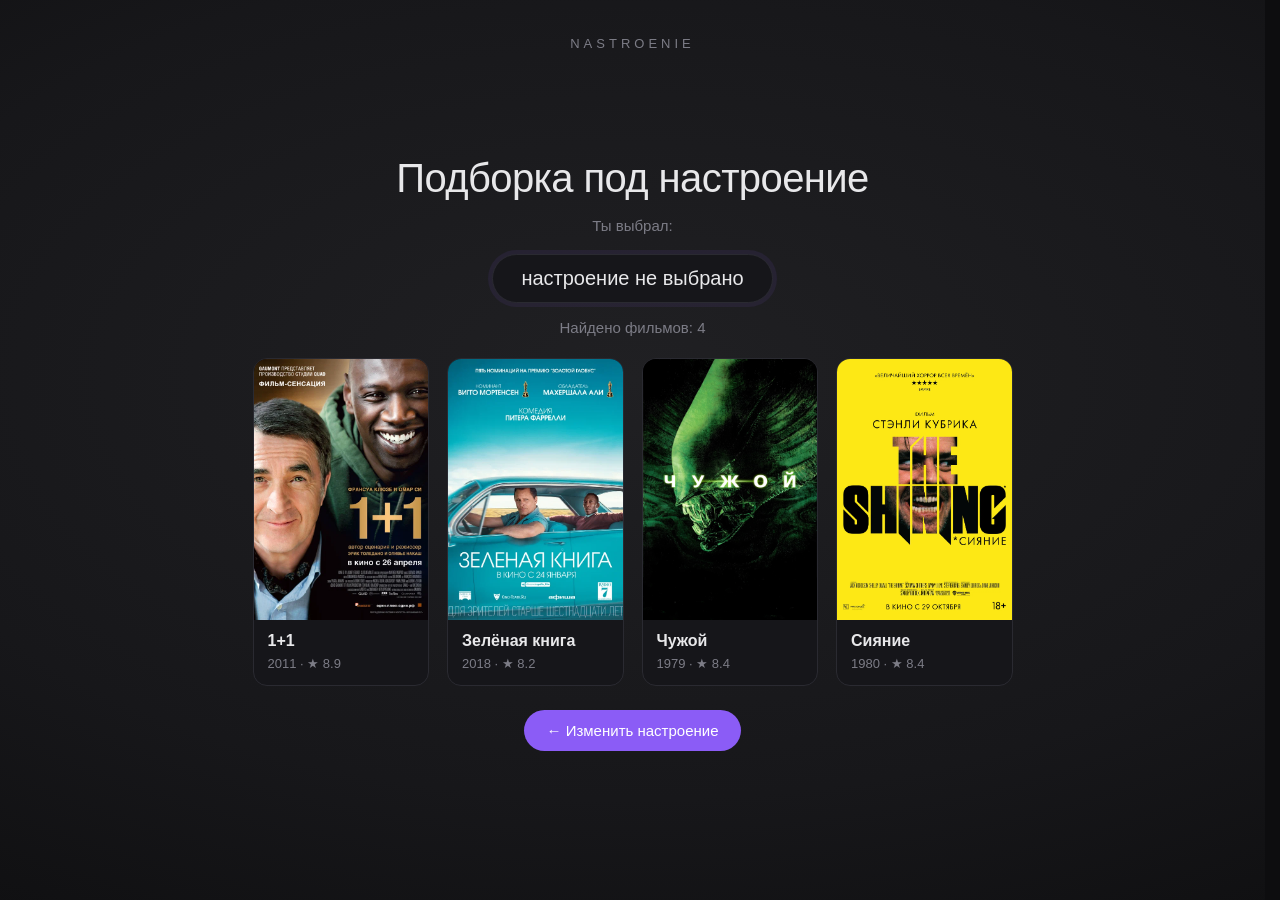
==== mood.html @ cc65ac1a "inital commit" ====
<!DOCTYPE html>
<html lang="ru">
<head>
  <meta charset="UTF-8">
  <meta name="viewport" content="width=device-width, initial-scale=1.0">
  <title>Подборка под настроение — NASTROENIE</title>
  <link rel="stylesheet" href="css/style.css?v=5">
</head>
<body>
  <main class="page">
    <header class="header">
      <a class="brand brand--link" href="index.html">NASTROENIE</a>
    </header>

    <section class="hero hero--results">
      <h1 class="title">Подборка под настроение</h1>
      <p class="subtitle">Ты выбрал:</p>
      <p class="mood-value" id="mood-value">—</p>
      <p class="subtitle" id="mood-hint">Подбираем фильмы…</p>

      <div class="movies-grid" id="movies-grid"></div>
      <p class="empty-state" id="empty-state" hidden></p>

      <a class="back-link" href="index.html">← Изменить настроение</a>
    </section>

    <footer class="footer">
      
    </footer>
  </main>

  <script src="js/mood.js?v=5"></script>
</body>
</html>
---- css/style.css ----
:root {
  --bg: #0d0d0f;
  --bg-elev: #16161a;
  --border: #2a2a31;
  --text: #e8e8ea;
  --text-dim: #7c7c86;
  --accent: #8b5cf6;

  --happy-face: linear-gradient(180deg, #f8d31d 0%, #eaaf0a 100%);
  --happy-glow: rgba(248, 211, 29, 0.38);

  --sad-face: linear-gradient(180deg, #3f86e0 0%, #2b64bd 100%);
  --sad-glow: rgba(63, 134, 224, 0.4);

  --angry-face: linear-gradient(180deg, #ef3b31 0%, #ab1710 100%);
  --angry-glow: rgba(239, 59, 49, 0.4);

  --horror-face: linear-gradient(180deg, #223f34 0%, #0d1c16 100%);
  --horror-glow: rgba(45, 90, 72, 0.55);
}

* {
  margin: 0;
  padding: 0;
  box-sizing: border-box;
}

[hidden] {
  display: none !important;
}

html, body {
  height: 100%;
}

html {
  scrollbar-gutter: stable;
}

@supports not (scrollbar-gutter: stable) {
  html {
    overflow-y: scroll;
  }
}

body {
  font-family: -apple-system, "Segoe UI", Roboto, Arial, sans-serif;
  background: var(--bg);
  color: var(--text);
  -webkit-font-smoothing: antialiased;
}

.page {
  min-height: 100%;
  display: flex;
  flex-direction: column;
  align-items: center;
  justify-content: space-between;
  gap: 40px;
  padding: 36px 20px 44px;
  background: radial-gradient(120% 90% at 50% 42%, #202023 0%, #17171a 52%, #0a0a0b 100%);
}

.header {
  width: 100%;
  max-width: 1100px;
  flex-shrink: 0;
  display: flex;
  justify-content: center;
}

.brand {
  font-size: 13px;
  letter-spacing: 4px;
  color: var(--text-dim);
  text-transform: uppercase;
}

.hero {
  width: 100%;
  max-width: 760px;
  display: flex;
  flex-direction: column;
  align-items: center;
  gap: 26px;
  margin: auto 0;
}

.title {
  font-size: clamp(28px, 4.4vw, 40px);
  font-weight: 500;
  letter-spacing: -0.6px;
  text-align: center;
}

.subtitle {
  color: var(--text-dim);
  font-size: 15px;
  text-align: center;
}

.searchbar {
  width: 100%;
  max-width: 560px;
  display: flex;
  align-items: center;
  gap: 12px;
  padding: 16px 20px;
  background: var(--bg-elev);
  border: 1px solid var(--border);
  border-radius: 40px;
  transition: border-color 0.2s ease, box-shadow 0.2s ease;
}

.searchbar:focus-within {
  border-color: var(--accent);
  box-shadow: 0 0 0 4px rgba(139, 92, 246, 0.15);
}

.lock {
  flex-shrink: 0;
  width: 14px;
  height: 14px;
  border: 1.5px solid var(--text-dim);
  border-radius: 3px;
  position: relative;
}

.lock::before {
  content: "";
  position: absolute;
  top: -7px;
  left: 2px;
  width: 8px;
  height: 7px;
  border: 1.5px solid var(--text-dim);
  border-bottom: none;
  border-radius: 5px 5px 0 0;
}

.search-input {
  flex: 1;
  min-width: 0;
  background: transparent;
  border: none;
  outline: none;
  color: var(--text);
  font-size: 16px;
  text-overflow: ellipsis;
}

.search-input::placeholder {
  color: var(--text-dim);
}

.go-btn {
  flex-shrink: 0;
  width: 36px;
  height: 36px;
  border: none;
  border-radius: 50%;
  background: var(--accent);
  color: #fff;
  cursor: pointer;
  display: flex;
  align-items: center;
  justify-content: center;
  font-size: 18px;
  transition: opacity 0.2s ease, transform 0.15s ease;
}

.go-btn:hover {
  opacity: 0.85;
}

.go-btn:active {
  transform: scale(0.94);
}

.arrow {
  transform: translateY(-1px);
}

.mood-grid {
  width: 100%;
  max-width: 720px;
  display: grid;
  grid-template-columns: repeat(4, minmax(0, 1fr));
  gap: 30px 26px;
  margin-top: 4px;
}

.mood-card {
  display: flex;
  flex-direction: column;
  align-items: center;
  gap: 14px;
  padding: 0;
  border: none;
  background: none;
  color: var(--text);
  font: inherit;
  cursor: pointer;
  -webkit-tap-highlight-color: transparent;
}

.mood-face {
  width: 100%;
  aspect-ratio: 1 / 1;
  display: grid;
  place-items: center;
  border-radius: 8px;
  background: var(--face);
  box-shadow:
    0 26px 46px -26px var(--glow),
    inset 0 1px 0 rgba(255, 255, 255, 0.16);
  transition: transform 0.25s ease, box-shadow 0.25s ease, filter 0.25s ease;
}

.mood-face svg {
  width: 74%;
  height: 74%;
  display: block;
}

.mood-label {
  font-size: 16px;
  color: var(--text);
  transition: color 0.2s ease;
}

.mood-card--happy {
  --face: var(--happy-face);
  --glow: var(--happy-glow);
}

.mood-card--sad {
  --face: var(--sad-face);
  --glow: var(--sad-glow);
}

.mood-card--angry {
  --face: var(--angry-face);
  --glow: var(--angry-glow);
}

.mood-card--horror {
  --face: var(--horror-face);
  --glow: var(--horror-glow);
}

.mood-card:hover .mood-face {
  transform: translateY(-4px);
  filter: brightness(1.06);
  box-shadow:
    0 34px 58px -24px var(--glow),
    inset 0 1px 0 rgba(255, 255, 255, 0.2);
}

.mood-card:active .mood-face {
  transform: translateY(-1px) scale(0.985);
}

.mood-card:focus-visible {
  outline: none;
}

.mood-card:focus-visible .mood-face {
  outline: 2px solid #fff;
  outline-offset: 4px;
}

.mood-card:hover .mood-label,
.mood-card:focus-visible .mood-label {
  color: #fff;
}

.brand--link {
  text-decoration: none;
  transition: color 0.2s ease;
}

.brand--link:hover {
  color: var(--text);
}

.hero--results {
  gap: 16px;
}

.mood-value {
  margin-top: 4px;
  padding: 12px 28px;
  border: 1px solid var(--border);
  border-radius: 999px;
  background: var(--bg-elev);
  box-shadow: 0 0 0 4px rgba(139, 92, 246, 0.08);
  font-size: 20px;
  color: var(--text);
}

.back-link {
  margin-top: 8px;
  padding: 12px 22px;
  border-radius: 40px;
  background: var(--accent);
  color: #fff;
  text-decoration: none;
  font-size: 15px;
  transition: opacity 0.2s ease, transform 0.15s ease;
}

.back-link:hover {
  opacity: 0.88;
}

.back-link:active {
  transform: scale(0.97);
}

.back-link--ghost {
  background: transparent;
  border: 1px solid var(--border);
  color: var(--text-dim);
}

.back-link--ghost:hover {
  border-color: var(--text-dim);
  color: var(--text);
  opacity: 1;
}

.movies-grid {
  width: 100%;
  max-width: 760px;
  display: flex;
  flex-wrap: wrap;
  justify-content: center;
  gap: 18px;
  margin-top: 6px;
}

.movie-card {
  flex: 1 1 170px;
  max-width: 220px;
  display: flex;
  flex-direction: column;
  overflow: hidden;
  border: 1px solid var(--border);
  border-radius: 14px;
  background: var(--bg-elev);
  color: inherit;
  text-decoration: none;
  transition: transform 0.2s ease, border-color 0.2s ease, box-shadow 0.2s ease;
}

.movie-card:hover {
  transform: translateY(-3px);
  border-color: var(--accent);
  box-shadow: 0 18px 34px -22px rgba(139, 92, 246, 0.6);
}

.movie-poster {
  display: block;
  width: 100%;
  aspect-ratio: 2 / 3;
  object-fit: cover;
  background: #101014;
}

.movie-card-body {
  display: flex;
  flex-direction: column;
  gap: 6px;
  padding: 12px 14px 14px;
}

.movie-card-title {
  font-size: 16px;
  font-weight: 600;
}

.movie-card-meta {
  font-size: 13px;
  color: var(--text-dim);
}

.empty-state {
  max-width: 560px;
  padding: 18px 22px;
  border: 1px dashed var(--border);
  border-radius: 16px;
  color: var(--text-dim);
  font-size: 15px;
  text-align: center;
}

.movie-page {
  gap: 18px;
}

.movie-detail {
  width: 100%;
  max-width: 760px;
  display: grid;
  grid-template-columns: 220px minmax(0, 1fr);
  gap: 28px;
  align-items: start;
  text-align: left;
}

.movie-detail-poster {
  width: 100%;
  aspect-ratio: 2 / 3;
  object-fit: cover;
  border: 1px solid var(--border);
  border-radius: 14px;
  background: #101014;
  box-shadow: 0 24px 44px -26px rgba(0, 0, 0, 0.9);
}

.movie-detail-info {
  display: flex;
  flex-direction: column;
  align-items: flex-start;
  gap: 14px;
}

.movie-detail-title {
  font-size: clamp(26px, 3.6vw, 34px);
  text-align: left;
}

.movie-meta {
  display: flex;
  align-items: center;
  gap: 10px;
  color: var(--text-dim);
  font-size: 15px;
}

.rating-badge {
  padding: 3px 10px;
  border-radius: 999px;
  background: rgba(139, 92, 246, 0.16);
  color: #c4b5fd;
  font-size: 13px;
  font-weight: 600;
}

.movie-genres {
  display: flex;
  flex-wrap: wrap;
  gap: 8px;
  list-style: none;
}

.genre-tag {
  padding: 4px 12px;
  border: 1px solid var(--border);
  border-radius: 999px;
  font-size: 13px;
  color: var(--text-dim);
}

.movie-description {
  max-width: 480px;
  color: var(--text-dim);
  font-size: 15px;
  line-height: 1.55;
}

.movie-detail-info .back-link {
  margin-top: 4px;
}

.footer {
  color: var(--text-dim);
  font-size: 12px;
}

@media (max-width: 760px) {
  .mood-grid {
    max-width: 640px;
    gap: 26px 20px;
  }

  .mood-label {
    font-size: 15px;
  }
}

@media (max-width: 560px) {
  .page {
    gap: 28px;
    padding: 28px 18px 36px;
  }

  .title {
    font-size: 26px;
  }

  .subtitle {
    font-size: 13px;
  }

  .searchbar {
    gap: 10px;
    padding: 13px 16px;
  }

  .search-input {
    font-size: 15px;
  }

  .mood-grid {
    max-width: 360px;
    grid-template-columns: repeat(2, minmax(0, 1fr));
    gap: 26px 18px;
  }

  .mood-face {
    border-radius: 7px;
  }

  .mood-face svg {
    width: 78%;
    height: 78%;
  }

  .mood-label {
    font-size: 14px;
  }
}

@media (max-width: 640px) {
  .movie-detail {
    grid-template-columns: minmax(0, 1fr);
    gap: 20px;
  }

  .movie-detail-poster {
    max-width: 220px;
    margin: 0 auto;
  }

  .movie-detail-info {
    align-items: center;
    text-align: center;
  }

  .movie-detail-title {
    text-align: center;
  }

  .movie-description {
    max-width: none;
  }

  .movie-genres {
    justify-content: center;
  }
}

@media (prefers-reduced-motion: reduce) {
  .mood-face,
  .mood-label,
  .searchbar,
  .go-btn,
  .back-link {
    transition: none;
  }

  .mood-card:hover .mood-face {
    transform: none;
  }
}
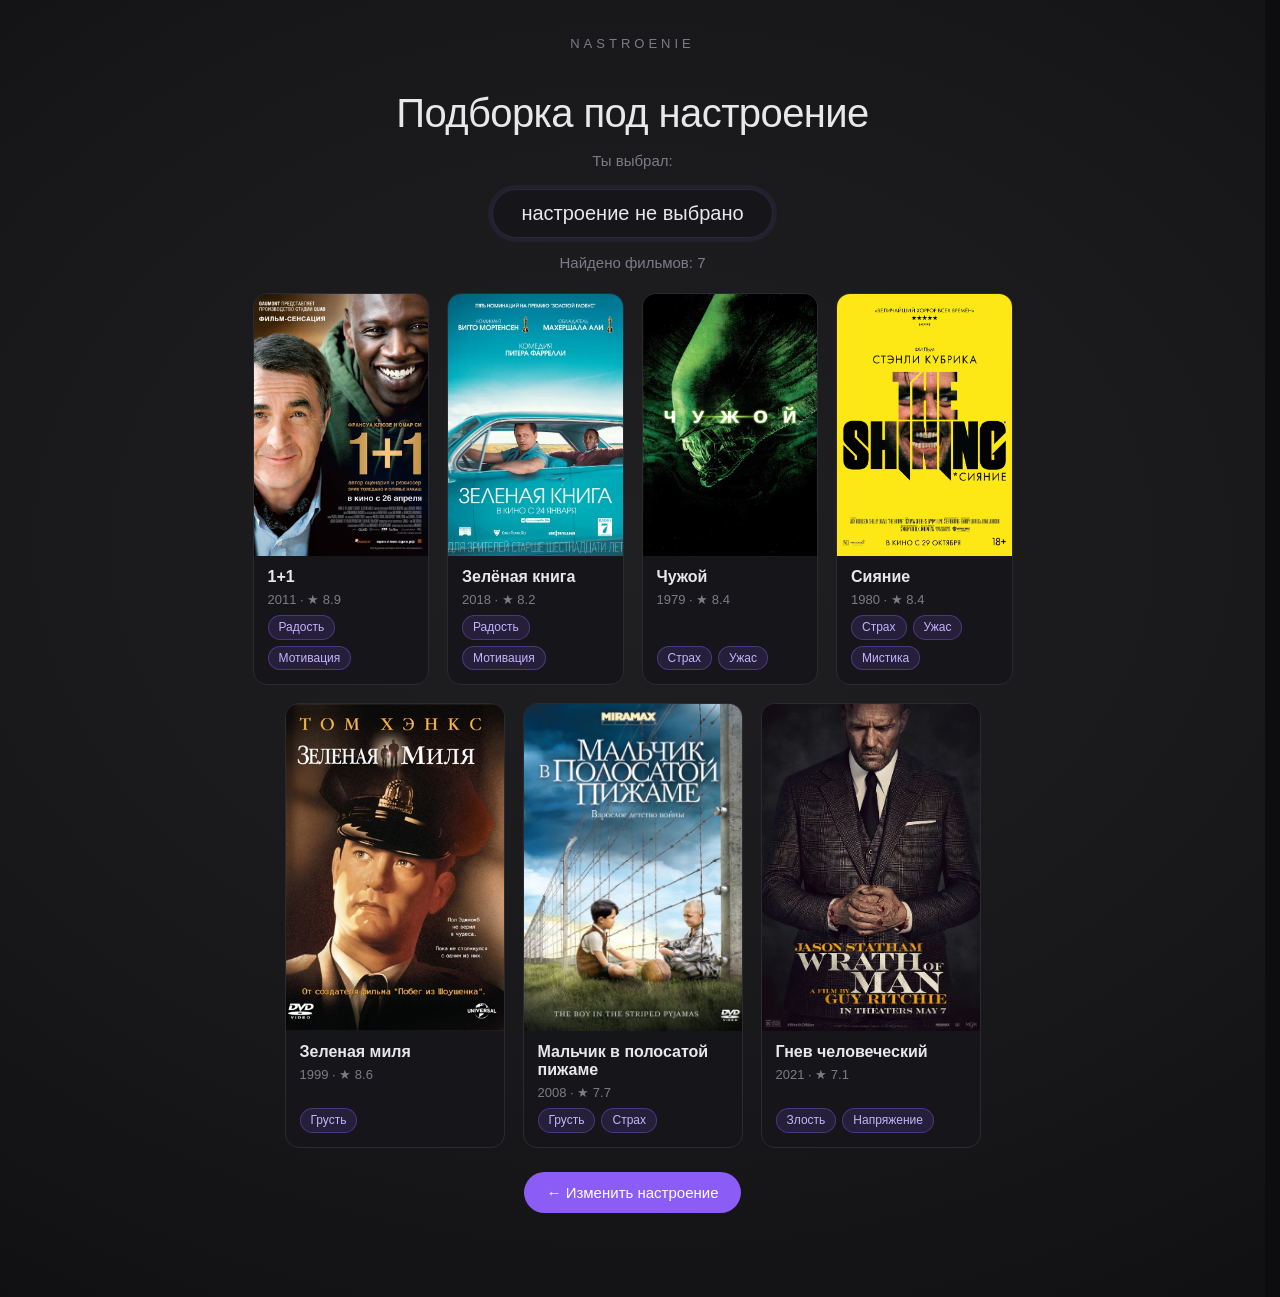
==== commit e709a75d: "Добавлены тэги настроения" ====
--- a/mood.html
+++ b/mood.html
@@ -4,7 +4,7 @@
   <meta charset="UTF-8">
   <meta name="viewport" content="width=device-width, initial-scale=1.0">
   <title>Подборка под настроение — NASTROENIE</title>
-  <link rel="stylesheet" href="css/style.css?v=5">
+  <link rel="stylesheet" href="css/style.css?v=7">
 </head>
 <body>
   <main class="page">
@@ -29,6 +29,6 @@
     </footer>
   </main>
 
-  <script src="js/mood.js?v=5"></script>
+  <script src="js/mood.js?v=7"></script>
 </body>
 </html>
--- a/css/style.css
+++ b/css/style.css
@@ -369,6 +369,7 @@
 }
 
 .movie-card-body {
+  flex: 1;
   display: flex;
   flex-direction: column;
   gap: 6px;
@@ -383,6 +384,14 @@
 .movie-card-meta {
   font-size: 13px;
   color: var(--text-dim);
+}
+
+.movie-card-moods {
+  display: flex;
+  flex-wrap: wrap;
+  gap: 6px;
+  margin-top: auto;
+  padding-top: 2px;
 }
 
 .empty-state {
@@ -463,6 +472,36 @@
   color: var(--text-dim);
 }
 
+.mood-tag {
+  padding: 3px 10px;
+  border: 1px solid rgba(139, 92, 246, 0.38);
+  border-radius: 999px;
+  background: rgba(139, 92, 246, 0.14);
+  color: #c4b5fd;
+  font-size: 12px;
+  line-height: 1.4;
+  white-space: nowrap;
+}
+
+.mood-tag--muted {
+  border-color: var(--border);
+  background: transparent;
+  color: var(--text-dim);
+  white-space: normal;
+}
+
+.movie-moods {
+  display: flex;
+  flex-wrap: wrap;
+  gap: 8px;
+  list-style: none;
+}
+
+.movie-moods .mood-tag {
+  padding: 4px 12px;
+  font-size: 13px;
+}
+
 .movie-description {
   max-width: 480px;
   color: var(--text-dim);
@@ -557,7 +596,8 @@
     max-width: none;
   }
 
-  .movie-genres {
+  .movie-genres,
+  .movie-moods {
     justify-content: center;
   }
 }
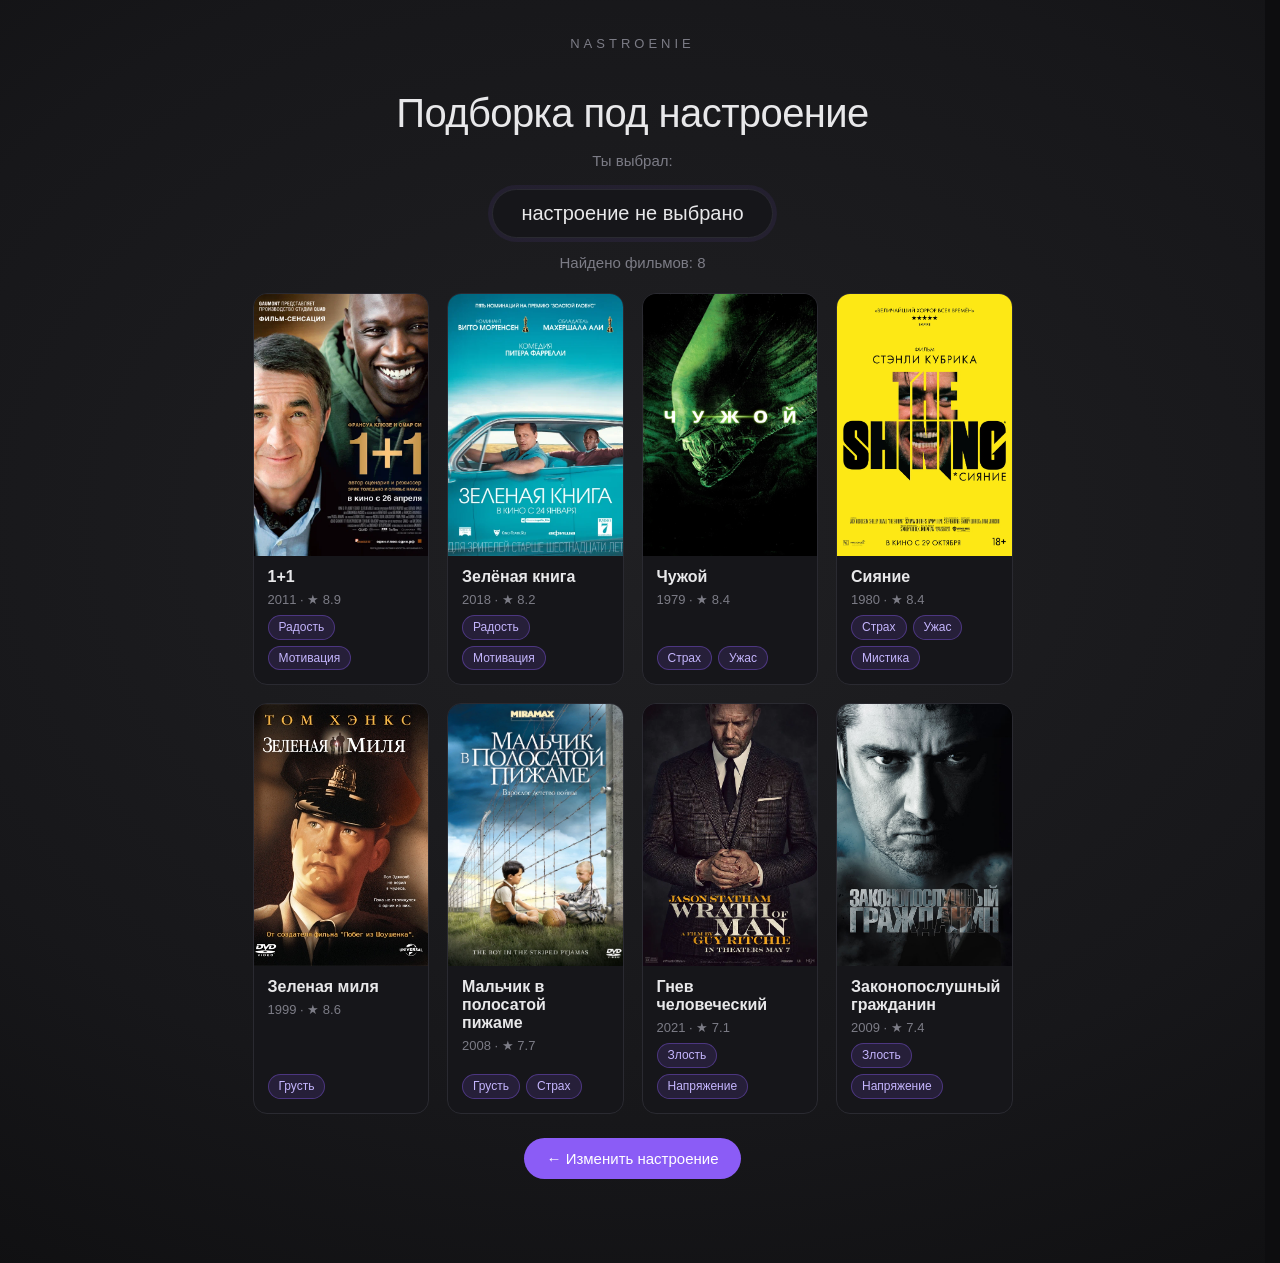
==== commit 132fcfd1: "Добавлена опция выбора случайного фильма" ====
--- a/mood.html
+++ b/mood.html
@@ -4,7 +4,7 @@
   <meta charset="UTF-8">
   <meta name="viewport" content="width=device-width, initial-scale=1.0">
   <title>Подборка под настроение — NASTROENIE</title>
-  <link rel="stylesheet" href="css/style.css?v=7">
+  <link rel="stylesheet" href="css/style.css?v=10">
 </head>
 <body>
   <main class="page">
@@ -29,6 +29,6 @@
     </footer>
   </main>
 
-  <script src="js/mood.js?v=7"></script>
+  <script src="js/mood.js?v=8"></script>
 </body>
 </html>
--- a/css/style.css
+++ b/css/style.css
@@ -275,6 +275,68 @@
   color: #fff;
 }
 
+.lucky-btn {
+  display: inline-flex;
+  align-items: center;
+  gap: 10px;
+  margin-top: 32px;
+  padding: 13px 26px;
+  border: 1px solid var(--border);
+  border-radius: 40px;
+  background: var(--bg-elev);
+  color: var(--text);
+  font: inherit;
+  font-size: 15px;
+  cursor: pointer;
+  -webkit-tap-highlight-color: transparent;
+  transition:
+    border-color 0.2s ease,
+    color 0.2s ease,
+    transform 0.15s ease,
+    opacity 0.2s ease;
+}
+
+.lucky-btn:hover:not(:disabled) {
+  border-color: var(--accent);
+  color: #fff;
+  transform: translateY(-1px);
+}
+
+.lucky-btn:active:not(:disabled) {
+  transform: scale(0.97);
+}
+
+.lucky-btn:focus-visible {
+  outline: 2px solid #fff;
+  outline-offset: 3px;
+}
+
+.lucky-btn:disabled {
+  cursor: progress;
+  opacity: 0.65;
+}
+
+.lucky-icon {
+  flex-shrink: 0;
+  width: 18px;
+  height: 18px;
+  color: var(--accent);
+}
+
+.lucky-icon svg {
+  width: 100%;
+  height: 100%;
+  display: block;
+}
+
+.lucky-status {
+  max-width: 460px;
+  color: var(--text-dim);
+  font-size: 13px;
+  line-height: 1.5;
+  text-align: center;
+}
+
 .brand--link {
   text-decoration: none;
   transition: color 0.2s ease;
@@ -570,6 +632,10 @@
   .mood-label {
     font-size: 14px;
   }
+
+  .lucky-btn {
+    margin-top: 16px;
+  }
 }
 
 @media (max-width: 640px) {
@@ -607,6 +673,7 @@
   .mood-label,
   .searchbar,
   .go-btn,
+  .lucky-btn,
   .back-link {
     transition: none;
   }
